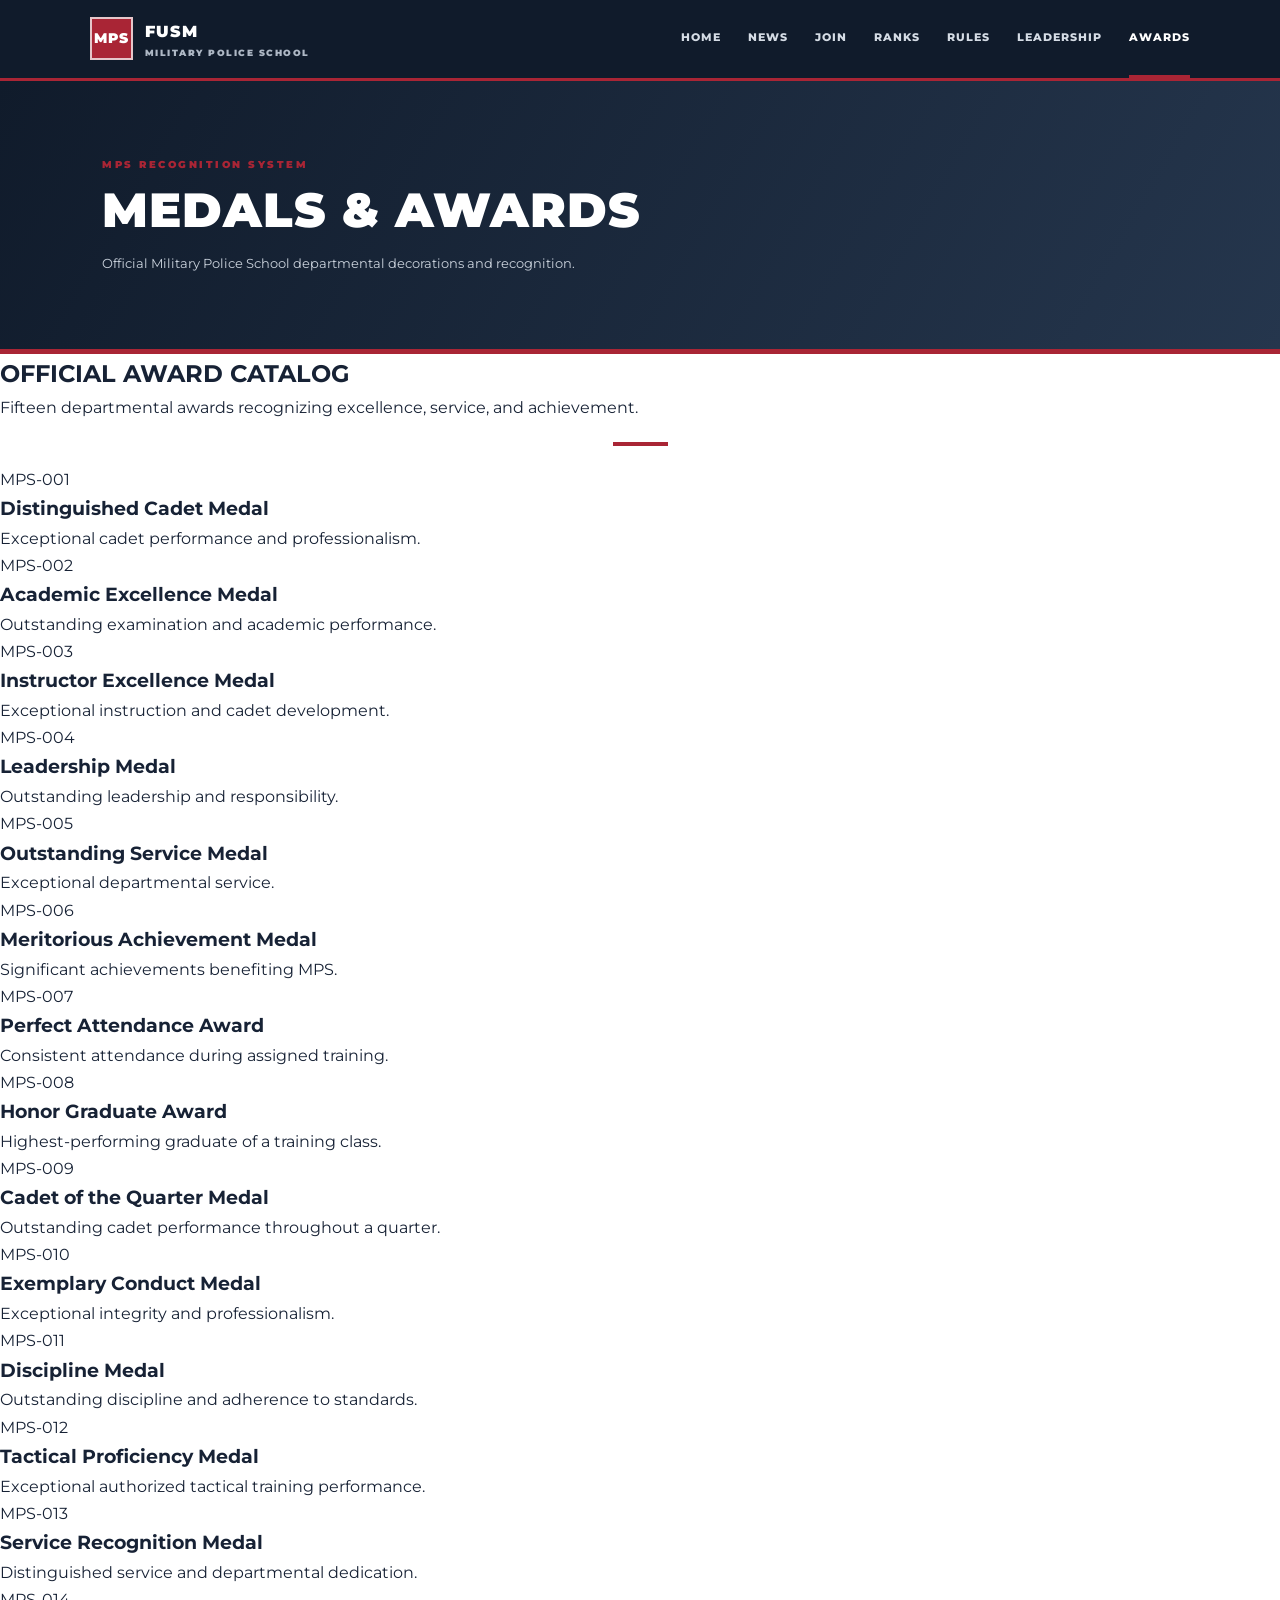
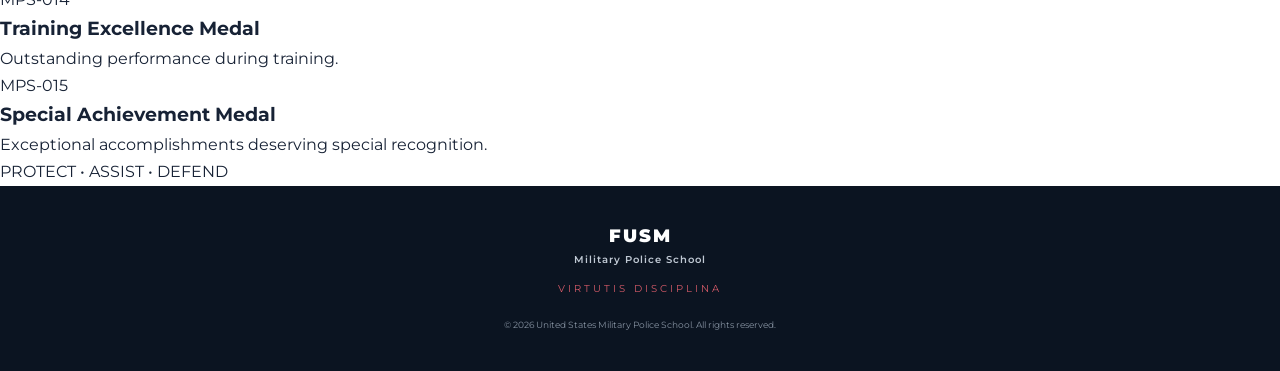
==== awards.html @ 68ad62fd "Create awards.html" ====
<!DOCTYPE html>
<html lang="en">
<head>
  <meta charset="UTF-8">
  <meta name="viewport" content="width=device-width, initial-scale=1.0">
  <title>FUSM | MPS Medals & Awards</title>
  <link rel="stylesheet" href="style.css">
  <script src="script.js" defer></script>
</head>
<body>

<header class="topbar">
  <a class="brand" href="index.html">
    <span class="brand-mark">MPS</span>
    <span>FUSM <small>MILITARY POLICE SCHOOL</small></span>
  </a>

  <button class="menu-button" aria-label="Toggle navigation">☰</button>

  <nav class="nav">
    <a href="index.html">Home</a>
    <a href="news.html">News</a>
    <a href="join.html">Join</a>
    <a href="ranks.html">Ranks</a>
    <a href="rules.html">Rules</a>
    <a href="leadership.html">Leadership</a>
    <a class="active" href="awards.html">Awards</a>
  </nav>
</header>

<section class="page-hero">
  <p class="eyebrow">MPS RECOGNITION SYSTEM</p>
  <h1>MEDALS &amp; AWARDS</h1>
  <p>Official Military Police School departmental decorations and recognition.</p>
</section>

<main class="awards-section">

  <div class="awards-header">
    <h2>OFFICIAL AWARD CATALOG</h2>
    <p>Fifteen departmental awards recognizing excellence, service, and achievement.</p>
    <span class="red-line" style="margin:20px auto"></span>
  </div>

  <div class="awards-grid">

    <article class="award-card">
      <div class="ribbon ribbon-01"></div>
      <span class="award-number">MPS-001</span>
      <h3>Distinguished Cadet Medal</h3>
      <p>Exceptional cadet performance and professionalism.</p>
    </article>

    <article class="award-card">
      <div class="ribbon ribbon-02"></div>
      <span class="award-number">MPS-002</span>
      <h3>Academic Excellence Medal</h3>
      <p>Outstanding examination and academic performance.</p>
    </article>

    <article class="award-card">
      <div class="ribbon ribbon-03"></div>
      <span class="award-number">MPS-003</span>
      <h3>Instructor Excellence Medal</h3>
      <p>Exceptional instruction and cadet development.</p>
    </article>

    <article class="award-card">
      <div class="ribbon ribbon-04"></div>
      <span class="award-number">MPS-004</span>
      <h3>Leadership Medal</h3>
      <p>Outstanding leadership and responsibility.</p>
    </article>

    <article class="award-card">
      <div class="ribbon ribbon-05"></div>
      <span class="award-number">MPS-005</span>
      <h3>Outstanding Service Medal</h3>
      <p>Exceptional departmental service.</p>
    </article>

    <article class="award-card">
      <div class="ribbon ribbon-06"></div>
      <span class="award-number">MPS-006</span>
      <h3>Meritorious Achievement Medal</h3>
      <p>Significant achievements benefiting MPS.</p>
    </article>

    <article class="award-card">
      <div class="ribbon ribbon-07"></div>
      <span class="award-number">MPS-007</span>
      <h3>Perfect Attendance Award</h3>
      <p>Consistent attendance during assigned training.</p>
    </article>

    <article class="award-card">
      <div class="ribbon ribbon-08"></div>
      <span class="award-number">MPS-008</span>
      <h3>Honor Graduate Award</h3>
      <p>Highest-performing graduate of a training class.</p>
    </article>

    <article class="award-card">
      <div class="ribbon ribbon-09"></div>
      <span class="award-number">MPS-009</span>
      <h3>Cadet of the Quarter Medal</h3>
      <p>Outstanding cadet performance throughout a quarter.</p>
    </article>

    <article class="award-card">
      <div class="ribbon ribbon-10"></div>
      <span class="award-number">MPS-010</span>
      <h3>Exemplary Conduct Medal</h3>
      <p>Exceptional integrity and professionalism.</p>
    </article>

    <article class="award-card">
      <div class="ribbon ribbon-11"></div>
      <span class="award-number">MPS-011</span>
      <h3>Discipline Medal</h3>
      <p>Outstanding discipline and adherence to standards.</p>
    </article>

    <article class="award-card">
      <div class="ribbon ribbon-12"></div>
      <span class="award-number">MPS-012</span>
      <h3>Tactical Proficiency Medal</h3>
      <p>Exceptional authorized tactical training performance.</p>
    </article>

    <article class="award-card">
      <div class="ribbon ribbon-13"></div>
      <span class="award-number">MPS-013</span>
      <h3>Service Recognition Medal</h3>
      <p>Distinguished service and departmental dedication.</p>
    </article>

    <article class="award-card">
      <div class="ribbon ribbon-14"></div>
      <span class="award-number">MPS-014</span>
      <h3>Training Excellence Medal</h3>
      <p>Outstanding performance during training.</p>
    </article>

    <article class="award-card">
      <div class="ribbon ribbon-15"></div>
      <span class="award-number">MPS-015</span>
      <h3>Special Achievement Medal</h3>
      <p>Exceptional accomplishments deserving special recognition.</p>
    </article>

  </div>

  <div class="awards-footer">
    PROTECT • ASSIST • DEFEND
  </div>

</main>

<footer>
  <div class="footer-brand">FUSM <span>Military Police School</span></div>
  <p>VIRTUTIS DISCIPLINA</p>
  <small>© 2026 United States Military Police School. All rights reserved.</small>
</footer>

</body>
</html>
---- style.css ----
@import url('https://fonts.googleapis.com/css2?family=Montserrat:wght@400;500;600;700;800;900&display=swap');

:root {
  --navy: #101b2b;
  --navy-light: #19283d;
  --red: #a92535;
  --red-dark: #801c2a;
  --white: #ffffff;
  --light: #f2f4f7;
  --muted: #aeb8c5;
  --ink: #172235;
}

* {
  box-sizing: border-box;
  margin: 0;
  padding: 0;
}

html {
  scroll-behavior: smooth;
}

body {
  font-family: 'Montserrat', Arial, sans-serif;
  color: var(--ink);
  background: var(--white);
  line-height: 1.7;
}

a {
  color: inherit;
  text-decoration: none;
}

.topbar {
  min-height: 78px;
  padding: 0 7%;
  display: flex;
  align-items: center;
  justify-content: space-between;
  gap: 25px;
  background: var(--navy);
  color: var(--white);
  border-bottom: 3px solid var(--red);
  position: relative;
  z-index: 10;
}

.brand {
  display: flex;
  align-items: center;
  gap: 12px;
  font-weight: 900;
  letter-spacing: 1px;
}

.brand small {
  display: block;
  font-size: 9px;
  color: var(--muted);
  letter-spacing: 1.5px;
}

.brand-mark {
  width: 43px;
  height: 43px;
  display: grid;
  place-items: center;
  background: var(--red);
  border: 2px solid #e5c6ca;
  font-size: 14px;
  font-weight: 900;
}

.nav {
  display: flex;
  align-items: center;
  gap: 27px;
}

.nav a {
  color: #d5dce5;
  font-size: 11px;
  font-weight: 800;
  letter-spacing: 1px;
  text-transform: uppercase;
  padding: 28px 0;
  border-bottom: 3px solid transparent;
}

.nav a:hover,
.nav a.active {
  color: white;
  border-color: var(--red);
}

.menu-button {
  display: none;
  border: 0;
  background: transparent;
  color: white;
  font-size: 27px;
}

.hero {
  min-height: 570px;
  display: flex;
  align-items: center;
  padding: 80px 10%;
  color: white;
  background:
    linear-gradient(90deg, rgba(8, 16, 28, .97), rgba(8, 16, 28, .72)),
    linear-gradient(135deg, #263951, #111b2a);
  border-bottom: 6px solid var(--red);
}

.hero-content {
  max-width: 720px;
}

.eyebrow {
  color: var(--red);
  font-size: 10px;
  font-weight: 900;
  letter-spacing: 2.5px;
  margin-bottom: 12px;
}

.hero .eyebrow {
  color: #e2a4ac;
}

.hero h1,
.page-hero h1 {
  font-size: clamp(35px, 6vw, 66px);
  font-weight: 900;
  line-height: 1.08;
  letter-spacing: 1px;
}

.hero h1 span {
  color: #d44a5a;
}

.motto {
  margin-top: 22px;
  font-size: 13px;
  letter-spacing: 5px;
  font-weight: 800;
}

.hero-description {
  color: #cbd3dd;
  max-width: 520px;
  margin: 17px 0 28px;
  font-size: 14px;
}

.hero-actions {
  display: flex;
  flex-wrap: wrap;
  gap: 12px;
}

.button {
  display: inline-block;
  padding: 13px 22px;
  font-size: 10px;
  font-weight: 900;
  letter-spacing: 1.2px;
  text-transform: uppercase;
  transition: .2s;
}

.button-red {
  color: white;
  background: var(--red);
  border: 1px solid var(--red);
}

.button-red:hover {
  background: var(--red-dark);
}

.button-outline {
  color: white;
  border: 1px solid #aeb8c5;
}

.button-light {
  color: var(--navy);
  background: white;
}

.section {
  padding: 80px 8%;
  max-width: 1400px;
  margin: auto;
}

.section-heading {
  margin-bottom: 35px;
}

.section-heading h2 {
  color: var(--navy);
  font-size: clamp(24px, 4vw, 35px);
  font-weight: 900;
  line-height: 1.2;
}

.red-line {
  display: block;
  width: 55px;
  height: 4px;
  background: var(--red);
  margin-top: 17px;
}

.lead {
  max-width: 850px;
  color: #5c6675;
  font-size: 16px;
  margin-bottom: 35px;
}

.feature-grid,
.rank-grid,
.leader-grid {
  display: grid;
  grid-template-columns: repeat(3, minmax(0, 1fr));
  gap: 20px;
}

.feature-card,
.rank-card,
.leader-card {
  background: var(--light);
  border: 1px solid #e1e5eb;
  border-top: 4px solid var(--red);
  padding: 27px;
}

.feature-number,
.rank-number {
  color: var(--red);
  font-size: 12px;
  font-weight: 900;
  letter-spacing: 1.5px;
}

.feature-card h3,
.rank-card h3,
.leader-card h3 {
  color: var(--navy);
  font-size: 15px;
  font-weight: 900;
  line-height: 1.4;
  margin: 12px 0;
}

.feature-card p,
.rank-card p,
.leader-card p {
  color: #647080;
  font-size: 12px;
}

.callout {
  padding: 65px 8%;
  text-align: center;
  background: var(--navy);
  color: white;
}

.callout h2 {
  font-size: clamp(25px, 4vw, 38px);
  margin-bottom: 25px;
  font-weight: 900;
}

.callout .eyebrow {
  color: #e2a4ac;
}

.page-hero {
  padding: 75px 8%;
  background: linear-gradient(120deg, #101b2b, #25364d);
  color: white;
  border-bottom: 5px solid var(--red);
}

.page-hero h1 {
  font-size: clamp(30px, 5vw, 48px);
}

.page-hero p:last-child {
  color: #cbd3dd;
  max-width: 650px;
  margin-top: 15px;
  font-size: 13px;
}

.news-tools {
  display: flex;
  gap: 12px;
  margin-bottom: 25px;
}

.news-tools input,
.news-tools select {
  min-width: 0;
  padding: 13px;
  border: 1px solid #d6dce4;
  background: white;
  color: var(--ink);
  font: inherit;
  font-size: 12px;
}

.news-tools input {
  flex: 1;
}

.news-grid {
  display: grid;
  grid-template-columns: repeat(3, minmax(0, 1fr));
  gap: 20px;
}

.news-card {
  padding: 25px;
  background: var(--light);
  border: 1px solid #e1e5eb;
  border-bottom: 4px solid var(--red);
}

.tag {
  display: inline-block;
  background: #f0dfe2;
  color: var(--red-dark);
  padding: 5px 8px;
  font-size: 9px;
  font-weight: 900;
  letter-spacing: 1px;
}

.news-date {
  color: #8791a0;
  font-size: 9px;
  font-weight: 800;
  margin-top: 17px;
}

.news-card h3 {
  color: var(--navy);
  font-size: 16px;
  line-height: 1.4;
  margin: 9px 0;
}

.news-card p:last-child {
  color: #647080;
  font-size: 12px;
}

.empty-message,
.note {
  color: #6c7786;
  font-size: 12px;
  margin-top: 22px;
}

.info-panel {
  margin-top: 50px;
  padding: 35px;
  background: var(--navy);
  color: white;
}

.info-panel h2 {
  font-size: 27px;
  margin-bottom: 12px;
}

.info-panel p:not(.eyebrow) {
  color: #d2d9e2;
  font-size: 13px;
  margin-bottom: 15px;
}

.info-panel .button {
  margin-top: 10px;
}

.sub-heading {
  margin-top: 65px;
}

.rank-grid {
  grid-template-columns: repeat(3, minmax(0, 1fr));
}

.rank-card {
  min-height: 175px;
}

.rank-card h3 {
  font-size: 14px;
}

.leader-grid {
  grid-template-columns: repeat(4, minmax(0, 1fr));
}

.leader-card {
  text-align: center;
}

.leader-avatar {
  width: 75px;
  height: 75px;
  display: grid;
  place-items: center;
  margin: 0 auto 20px;
  background: var(--navy);
  border: 3px solid var(--red);
  border-radius: 50%;
  color: white;
  font-weight: 900;
}

footer {
  padding: 35px 8%;
  background: #0b1421;
  color: white;
  text-align: center;
}

.footer-brand {
  font-size: 18px;
  font-weight: 900;
  letter-spacing: 2px;
}

.footer-brand span {
  display: block;
  color: #c0c9d4;
  font-size: 10px;
  font-weight: 600;
  letter-spacing: 1px;
}

footer p {
  color: #d45a68;
  font-size: 10px;
  letter-spacing: 3px;
  margin: 12px 0;
}

footer small {
  color: #8591a0;
  font-size: 9px;
}

@media (max-width: 850px) {
  .topbar {
    padding: 0 5%;
    min-height: 70px;
  }

  .menu-button {
    display: block;
  }

  .nav {
    display: none;
    position: absolute;
    top: 70px;
    left: 0;
    right: 0;
    padding: 10px 5% 20px;
    background: var(--navy);
    flex-direction: column;
    align-items: stretch;
    gap: 0;
    border-top: 1px solid #344258;
  }

  .nav.open {
    display: flex;
  }

  .nav a {
    padding: 13px 0;
    border-bottom: 1px solid #344258;
  }

  .feature-grid,
  .rank-grid,
  .news-grid {
    grid-template-columns: repeat(2, minmax(0, 1fr));
  }

  .leader-grid {
    grid-template-columns: repeat(2, minmax(0, 1fr));
  }

  .hero {
    min-height: 490px;
    padding: 65px 7%;
  }
}

@media (max-width: 540px) {
  .section {
    padding: 55px 6%;
  }

  .feature-grid,
  .rank-grid,
  .news-grid,
  .leader-grid {
    grid-template-columns: 1fr;
  }

  .news-tools {
    flex-direction: column;
  }

  .hero {
    min-height: 460px;
    padding: 55px 6%;
  }

  .page-hero {
    padding: 55px 6%;
  }

  .info-panel {
    padding: 25px;
  }
}




/* SCHOOL RULES PAGE */

.rules-grid {
  display: grid;
  grid-template-columns: repeat(2, minmax(0, 1fr));
  gap: 22px;
}

.rule-card {
  background: #101a2b;
  border: 1px solid #29364a;
  border-left: 4px solid #a71924;
  border-radius: 8px;
  padding: 25px;
}

.rule-number {
  color: #d0444d;
  font-size: 13px;
  font-weight: 800;
  letter-spacing: 2px;
}

.rule-card h3 {
  color: #ffffff;
  margin: 12px 0;
  font-size: 19px;
}

.rule-card ul {
  color: #b8c1cf;
  padding-left: 20px;
  line-height: 1.8;
}

.rule-card li {
  margin-bottom: 5px;
}

.rules-warning {
  margin-top: 30px;
  padding: 25px;
  background: #21151a;
  border: 1px solid #713039;
  border-radius: 8px;
}

.rules-warning h3 {
  color: #e0525b;
  margin-top: 0;
}

.rules-warning p {
  color: #d1d5dc;
  line-height: 1.7;
}

@media (max-width: 700px) {
  .rules-grid {
    grid-template-columns: 1fr;
  }
}
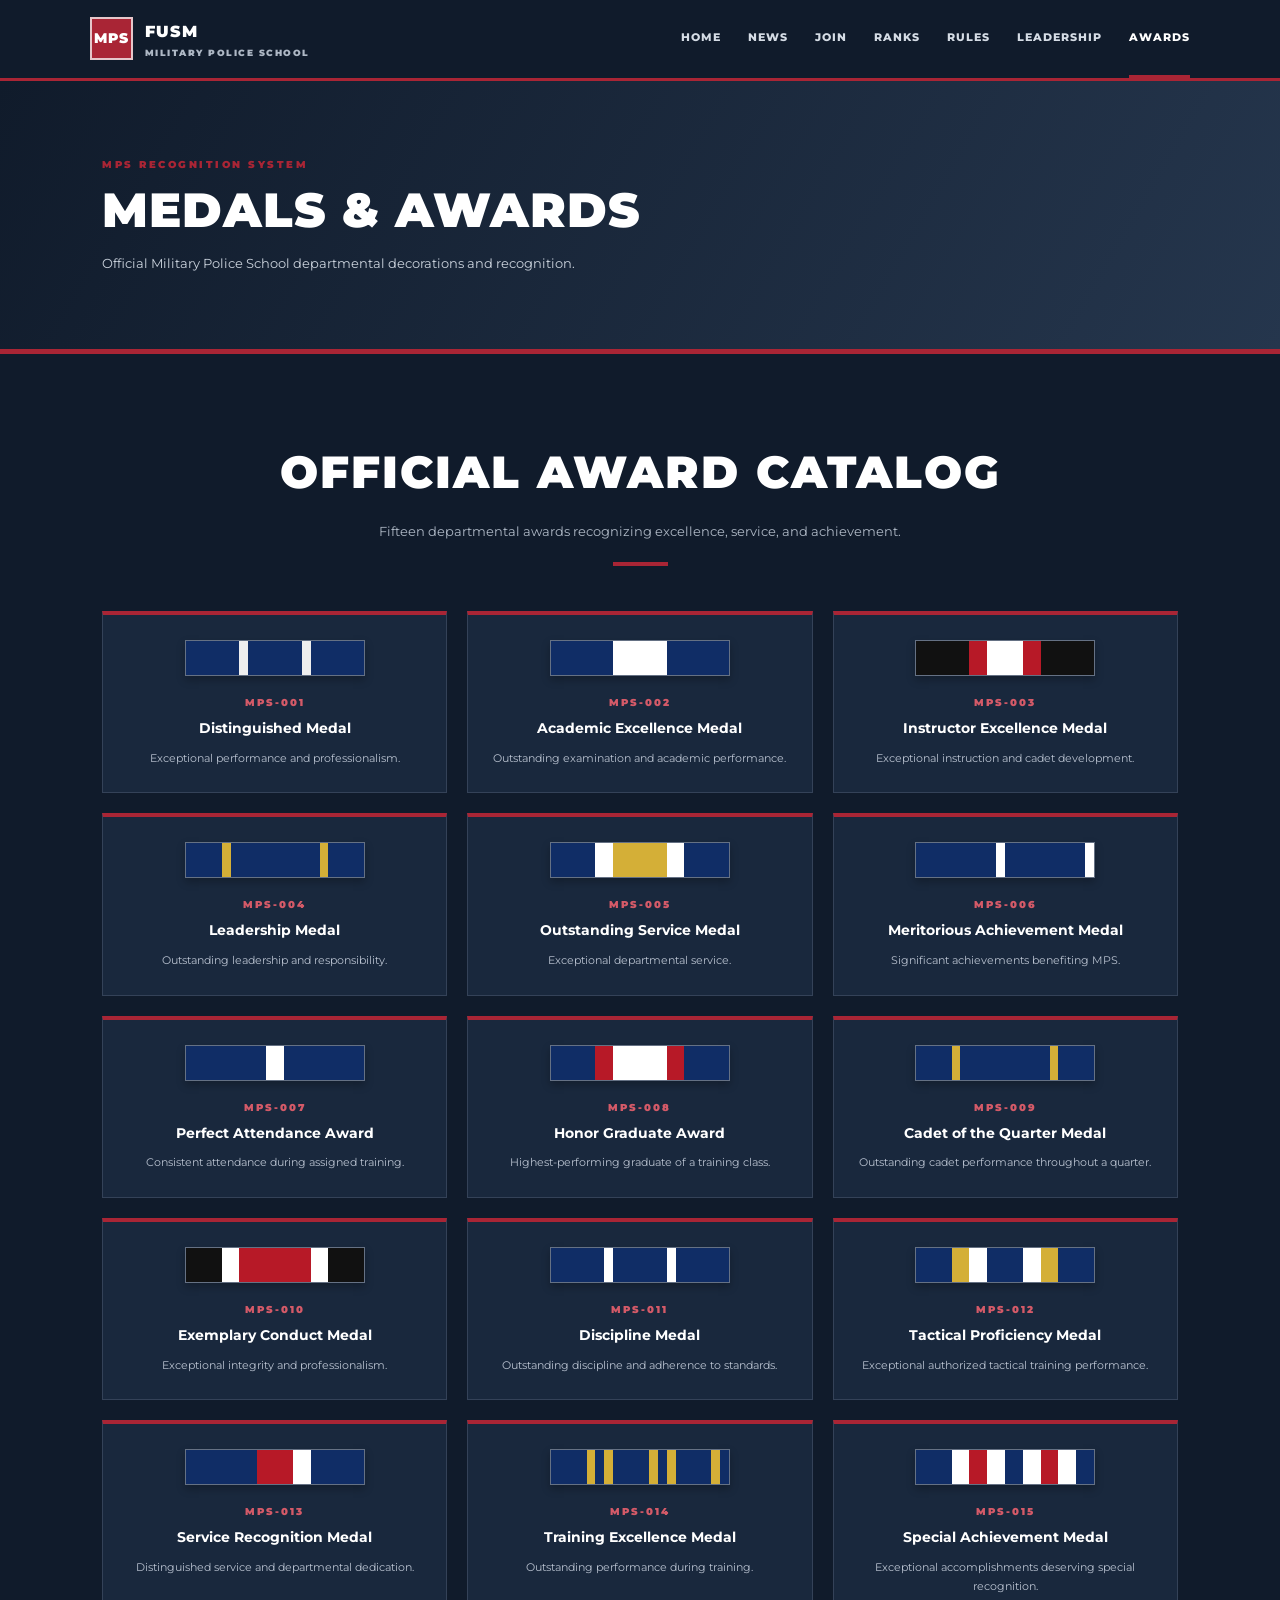
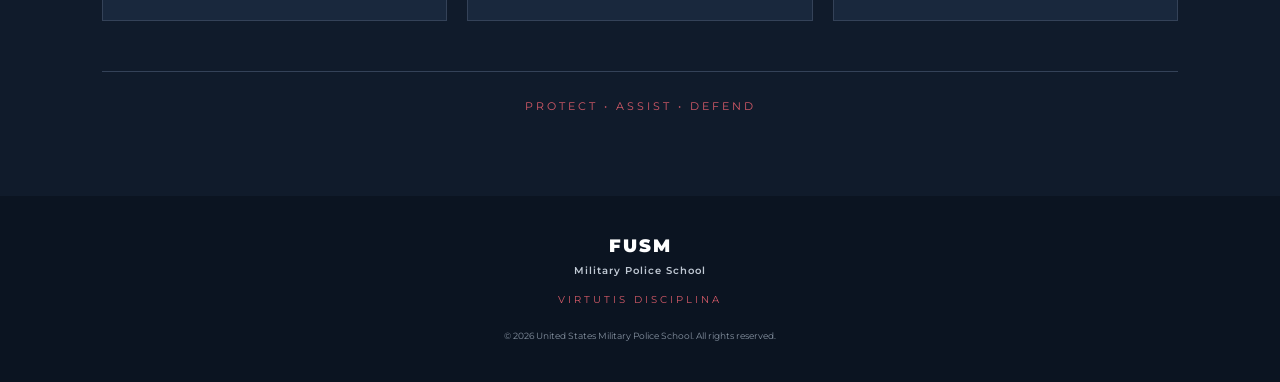
==== commit bfe7b70d: "Update awards.html" ====
--- a/awards.html
+++ b/awards.html
@@ -48,8 +48,8 @@
     <article class="award-card">
       <div class="ribbon ribbon-01"></div>
       <span class="award-number">MPS-001</span>
-      <h3>Distinguished Cadet Medal</h3>
-      <p>Exceptional cadet performance and professionalism.</p>
+      <h3>Distinguished Medal</h3>
+      <p>Exceptional performance and professionalism.</p>
     </article>
 
     <article class="award-card">
--- a/style.css
+++ b/style.css
@@ -608,3 +608,124 @@
     grid-template-columns: 1fr;
   }
 }
+
+
+/* ==============================
+   MPS MEDALS & AWARDS
+================================ */
+
+.awards-section {
+  background: var(--navy);
+  color: white;
+  padding: 80px 8%;
+}
+
+.awards-header {
+  text-align: center;
+  margin-bottom: 45px;
+}
+
+.awards-header h2 {
+  font-size: clamp(28px, 5vw, 45px);
+  font-weight: 900;
+  letter-spacing: 2px;
+}
+
+.awards-header p {
+  color: var(--muted);
+  font-size: 13px;
+  margin-top: 10px;
+}
+
+.awards-grid {
+  display: grid;
+  grid-template-columns: repeat(3, minmax(0, 1fr));
+  gap: 20px;
+}
+
+.award-card {
+  background: var(--navy-light);
+  border: 1px solid #344258;
+  border-top: 4px solid var(--red);
+  padding: 25px;
+  text-align: center;
+  transition: .2s;
+}
+
+.award-card:hover {
+  border-color: var(--red);
+  transform: translateY(-4px);
+}
+
+.award-number {
+  color: #d45a68;
+  font-size: 10px;
+  font-weight: 900;
+  letter-spacing: 2px;
+  display: block;
+  margin: 18px 0 8px;
+}
+
+.award-card h3 {
+  font-size: 14px;
+  color: white;
+  margin-bottom: 10px;
+  line-height: 1.4;
+}
+
+.award-card p {
+  color: #b8c1cf;
+  font-size: 11px;
+}
+
+/* RIBBON BARS */
+
+.ribbon {
+  height: 36px;
+  width: 180px;
+  max-width: 100%;
+  margin: auto;
+  border: 1px solid #657184;
+  box-shadow: 0 4px 8px #00000040;
+}
+
+/* 15 DISTINCT RIBBON PATTERNS */
+
+.ribbon-01 { background: repeating-linear-gradient(90deg,#102d66 0 30%,#eee 30% 35%,#102d66 35% 65%,#eee 65% 70%,#102d66 70%); }
+.ribbon-02 { background: linear-gradient(90deg,#102d66 0 35%,white 35% 65%,#102d66 65%); }
+.ribbon-03 { background: linear-gradient(90deg,#111 0 30%,#b71927 30% 40%,white 40% 60%,#b71927 60% 70%,#111 70%); }
+.ribbon-04 { background: repeating-linear-gradient(90deg,#102d66 0 20%,#d4af37 20% 25%,#102d66 25% 75%,#d4af37 75% 80%,#102d66 80%); }
+.ribbon-05 { background: linear-gradient(90deg,#102d66 0 25%,white 25% 35%,#d4af37 35% 65%,white 65% 75%,#102d66 75%); }
+.ribbon-06 { background: repeating-linear-gradient(90deg,#102d66 0 45%,white 45% 50%,#102d66 50%); }
+.ribbon-07 { background: linear-gradient(90deg,#102d66 0 45%,white 45% 55%,#102d66 55%); }
+.ribbon-08 { background: linear-gradient(90deg,#102d66 0 25%,#b71927 25% 35%,white 35% 65%,#b71927 65% 75%,#102d66 75%); }
+.ribbon-09 { background: repeating-linear-gradient(90deg,#102d66 0 20%,#d4af37 20% 25%,#102d66 25% 75%,#d4af37 75% 80%,#102d66 80%); }
+.ribbon-10 { background: linear-gradient(90deg,#111 0 20%,white 20% 30%,#b71927 30% 70%,white 70% 80%,#111 80%); }
+.ribbon-11 { background: repeating-linear-gradient(90deg,#102d66 0 30%,white 30% 35%,#102d66 35% 65%,white 65% 70%,#102d66 70%); }
+.ribbon-12 { background: linear-gradient(90deg,#102d66 0 20%,#d4af37 20% 30%,white 30% 40%,#102d66 40% 60%,white 60% 70%,#d4af37 70% 80%,#102d66 80%); }
+.ribbon-13 { background: linear-gradient(90deg,#102d66 0 40%,#b71927 40% 60%,white 60% 70%,#102d66 70%); }
+.ribbon-14 { background: repeating-linear-gradient(90deg,#102d66 0 20%,#d4af37 20% 25%,#102d66 25% 30%,#d4af37 30% 35%,#102d66 35%); }
+.ribbon-15 { background: linear-gradient(90deg,#102d66 0 20%,white 20% 30%,#b71927 30% 40%,white 40% 50%,#102d66 50% 60%,white 60% 70%,#b71927 70% 80%,white 80% 90%,#102d66 90%); }
+
+.awards-footer {
+  text-align: center;
+  margin-top: 50px;
+  padding-top: 25px;
+  border-top: 1px solid #344258;
+  color: #d45a68;
+  letter-spacing: 3px;
+  font-size: 11px;
+}
+
+@media (max-width: 850px) {
+  .awards-grid {
+    grid-template-columns: repeat(2, minmax(0, 1fr));
+  }
+}
+
+@media (max-width: 540px) {
+  .awards-grid {
+    grid-template-columns: 1fr;
+  }
+}
+
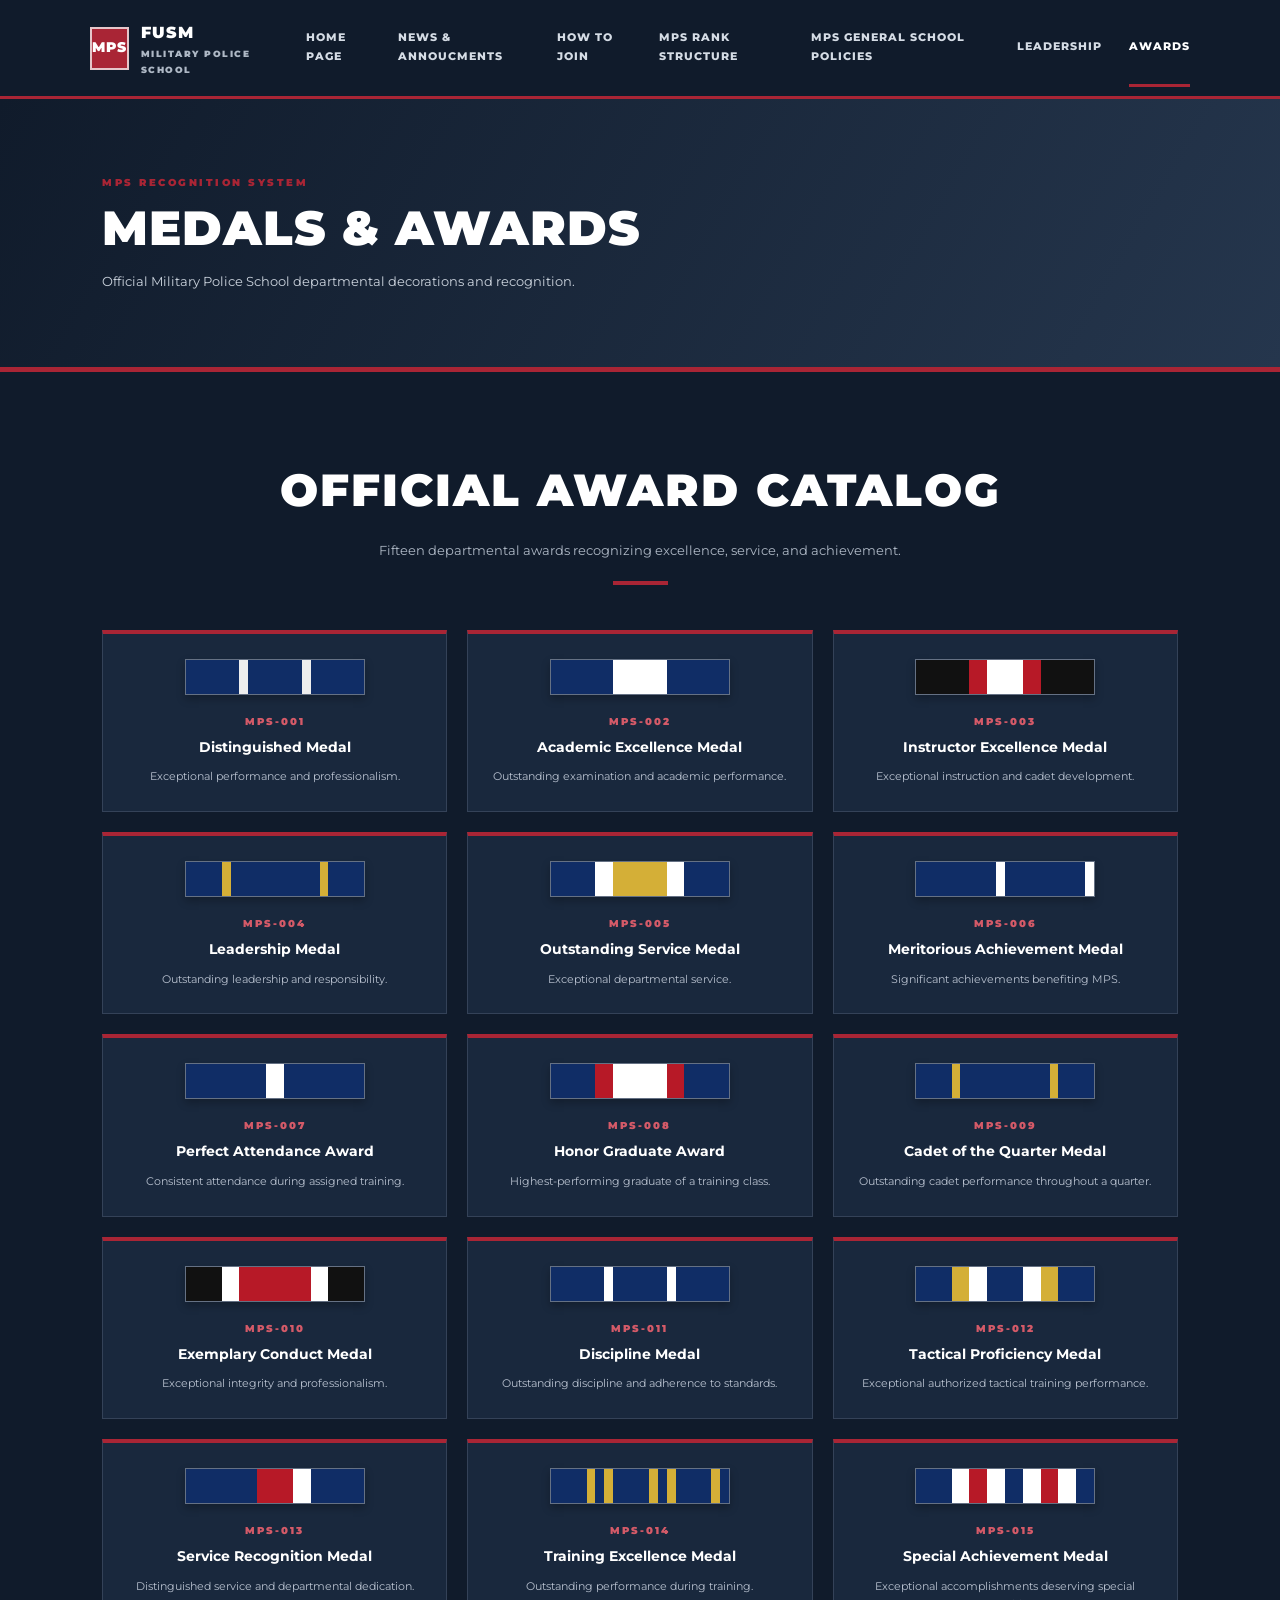
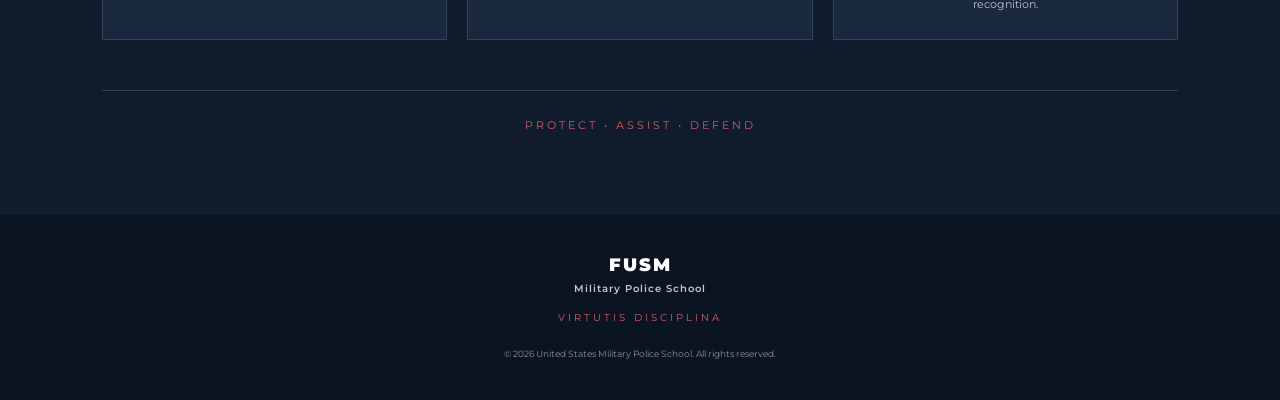
==== commit eb1b9c2b: "Update awards.html" ====
--- a/awards.html
+++ b/awards.html
@@ -19,11 +19,11 @@
   <button class="menu-button" aria-label="Toggle navigation">☰</button>
 
   <nav class="nav">
-    <a href="index.html">Home</a>
-    <a href="news.html">News</a>
-    <a href="join.html">Join</a>
-    <a href="ranks.html">Ranks</a>
-    <a href="rules.html">Rules</a>
+    <a href="index.html">Home Page</a>
+    <a href="news.html">News & Annoucments</a>
+    <a href="join.html">How To Join</a>
+    <a href="ranks.html">MPS Rank Structure</a>
+    <a href="rules.html">MPS General School Policies</a>
     <a href="leadership.html">Leadership</a>
     <a class="active" href="awards.html">Awards</a>
   </nav>
--- a/style.css
+++ b/style.css
@@ -73,6 +73,7 @@
   font-weight: 900;
 }
 
+
 .nav {
   display: flex;
   align-items: center;
@@ -94,6 +95,7 @@
   color: white;
   border-color: var(--red);
 }
+
 
 .menu-button {
   display: none;
@@ -729,3 +731,362 @@
   }
 }
 
+
+/* ==============================
+   MPS LEADERSHIP PAGE
+================================ */
+
+.leadership-hero {
+  text-align: center;
+  padding: 90px 20px 65px;
+  background:
+    linear-gradient(135deg, #080d16, #101b2b, #080d16);
+  border-bottom: 1px solid #29364a;
+}
+
+.section-label {
+  color: #a92535;
+  font-size: 12px;
+  font-weight: 800;
+  letter-spacing: 4px;
+}
+
+.leadership-hero h1 {
+  font-size: clamp(32px, 6vw, 58px);
+  color: #ffffff;
+  margin: 18px 0;
+  font-weight: 900;
+}
+
+.leadership-hero h1 span {
+  color: #a92535;
+}
+
+.leadership-hero p {
+  max-width: 650px;
+  margin: 0 auto;
+  color: #aab5c5;
+  line-height: 1.8;
+}
+
+.leadership-section {
+  padding: 65px 6%;
+  background: #080d16;
+}
+
+.leadership-grid {
+  max-width: 1250px;
+  margin: auto;
+  display: grid;
+  grid-template-columns: repeat(auto-fit, minmax(240px, 1fr));
+  gap: 25px;
+}
+
+.leader-card {
+  background: linear-gradient(145deg, #121c2b, #0b111b);
+  border: 1px solid #29364a;
+  border-top: 3px solid #a92535;
+  padding: 35px 25px;
+  text-align: center;
+  border-radius: 8px;
+  transition: transform 0.25s, border-color 0.25s;
+}
+
+.leader-card:hover {
+  transform: translateY(-6px);
+  border-color: #a92535;
+}
+
+.leader-insignia {
+  height: 75px;
+  display: flex;
+  align-items: center;
+  justify-content: center;
+  color: #dce2eb;
+  font-size: 30px;
+  font-weight: 900;
+  letter-spacing: 4px;
+  text-shadow: 0 0 12px rgba(255,255,255,0.2);
+}
+
+.leader-position {
+  display: block;
+  color: #a92535;
+  font-size: 11px;
+  font-weight: 900;
+  letter-spacing: 2px;
+  margin: 20px 0 12px;
+}
+
+.leader-card h2 {
+  color: #ffffff;
+  font-size: 21px;
+  margin: 0 0 18px;
+}
+
+.leader-description {
+  color: #aab5c5;
+  font-size: 13px;
+  line-height: 1.8;
+}
+
+.site-footer {
+  text-align: center;
+  padding: 35px 20px;
+  background: #060a10;
+  border-top: 1px solid #29364a;
+}
+
+.site-footer p {
+  color: #dce2eb;
+  font-weight: 800;
+  letter-spacing: 2px;
+}
+
+.site-footer span {
+  color: #a92535;
+  font-size: 11px;
+  letter-spacing: 4px;
+}
+
+
+/* ==============================
+   MPS LEADERSHIP PAGE
+================================ */
+
+.leadership-hero {
+  text-align: center;
+  padding: 90px 20px 65px;
+  background: linear-gradient(
+    135deg,
+    #080d16,
+    #101b2b,
+    #080d16
+  );
+  border-bottom: 1px solid #29364a;
+}
+
+.section-label {
+  color: #a92535;
+  font-size: 12px;
+  font-weight: 800;
+  letter-spacing: 4px;
+}
+
+.leadership-hero h1 {
+  font-size: clamp(32px, 6vw, 58px);
+  color: #ffffff;
+  margin: 18px 0;
+  font-weight: 900;
+}
+
+.leadership-hero h1 span {
+  color: #a92535;
+}
+
+.leadership-hero p {
+  max-width: 650px;
+  margin: 0 auto;
+  color: #aab5c5;
+  line-height: 1.8;
+}
+
+/* LEADERSHIP GRID */
+
+.leadership-section {
+  padding: 65px 6%;
+  background: #080d16;
+}
+
+.leadership-grid {
+  max-width: 1250px;
+  margin: auto;
+  display: grid;
+  grid-template-columns: repeat(
+    auto-fit,
+    minmax(240px, 1fr)
+  );
+  gap: 25px;
+}
+
+/* LEADERSHIP CARDS */
+
+.leader-card {
+  background: linear-gradient(
+    145deg,
+    #121c2b,
+    #0b111b
+  );
+  border: 1px solid #29364a;
+  border-top: 3px solid #a92535;
+  padding: 35px 25px;
+  text-align: center;
+  border-radius: 8px;
+  transition: transform 0.25s, border-color 0.25s;
+}
+
+.leader-card:hover {
+  transform: translateY(-6px);
+  border-color: #a92535;
+}
+
+/* RANK INSIGNIAS */
+
+.leader-insignia {
+  height: 100px;
+  display: flex;
+  align-items: center;
+  justify-content: center;
+}
+
+.leader-insignia img {
+  width: 110px;
+  height: 90px;
+  object-fit: contain;
+  display: block;
+  margin: auto;
+}
+
+/* POSITION */
+
+.leader-position {
+  display: block;
+  color: #a92535;
+  font-size: 11px;
+  font-weight: 900;
+  letter-spacing: 2px;
+  margin: 20px 0 12px;
+}
+
+/* USERNAME */
+
+.leader-card h2 {
+  color: #ffffff;
+  font-size: 21px;
+  margin: 0 0 12px;
+}
+
+/* MILITARY RANK */
+
+.leader-rank {
+  color: #dce2eb;
+  font-size: 13px;
+  font-weight: 800;
+  letter-spacing: 2px;
+  text-transform: uppercase;
+  margin-bottom: 18px;
+}
+
+/* DESCRIPTION */
+
+.leader-description {
+  color: #aab5c5;
+  font-size: 13px;
+  line-height: 1.8;
+}
+
+/* FOOTER */
+
+.site-footer {
+  text-align: center;
+  padding: 35px 20px;
+  background: #060a10;
+  border-top: 1px solid #29364a;
+}
+
+.site-footer p {
+  color: #dce2eb;
+  font-weight: 800;
+  letter-spacing: 2px;
+}
+
+.site-footer span {
+  color: #a92535;
+  font-size: 11px;
+  letter-spacing: 4px;
+}
+
+/* MOBILE */
+
+@media (max-width: 600px) {
+  .leadership-hero {
+    padding: 65px 20px;
+  }
+
+  .leadership-section {
+    padding: 40px 20px;
+  }
+
+  .leadership-grid {
+    grid-template-columns: 1fr;
+  }
+}
+
+
+/* ==============================
+   MOBILE WEBSITE FIX
+================================ */
+
+@media (max-width: 768px) {
+
+  html, body {
+    width: 100%;
+    overflow-x: hidden;
+  }
+
+  .topbar {
+    width: 100%;
+    padding: 15px 5%;
+    flex-wrap: wrap;
+  }
+
+  .nav {
+    width: 100%;
+  }
+
+  .section,
+  .leadership-section,
+  .awards-section {
+    width: 100%;
+    padding: 45px 5%;
+  }
+
+  .leadership-grid {
+    width: 100%;
+    grid-template-columns: 1fr;
+  }
+
+  .leader-card {
+    width: 100%;
+    max-width: 100%;
+  }
+
+  .leader-insignia img {
+    max-width: 100%;
+    object-fit: contain;
+  }
+
+  .hero,
+  .page-hero,
+  .leadership-hero {
+    width: 100%;
+    padding: 55px 5%;
+  }
+
+  .feature-grid,
+  .rank-grid,
+  .news-grid,
+  .awards-grid {
+    grid-template-columns: 1fr;
+  }
+
+  .callout {
+    padding: 45px 5%;
+  }
+
+  footer,
+  .site-footer {
+    width: 100%;
+  }
+
+}
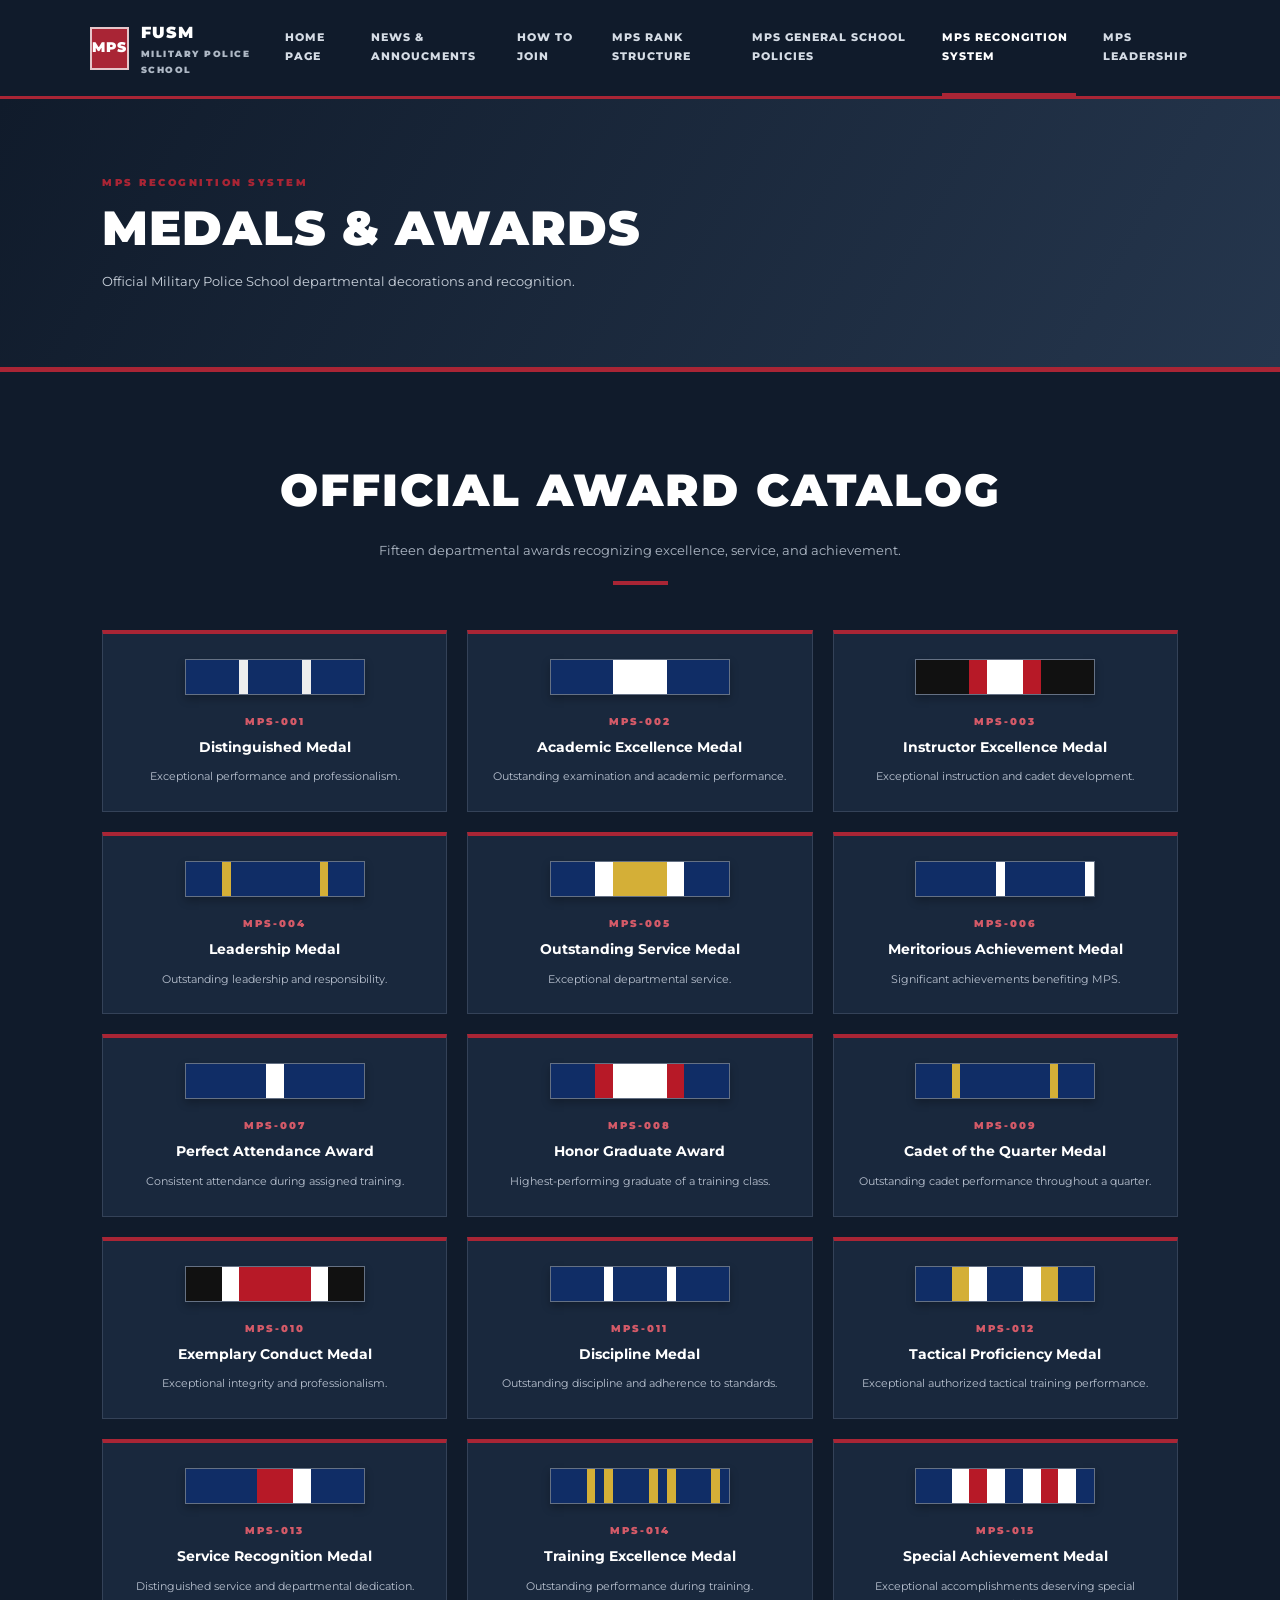
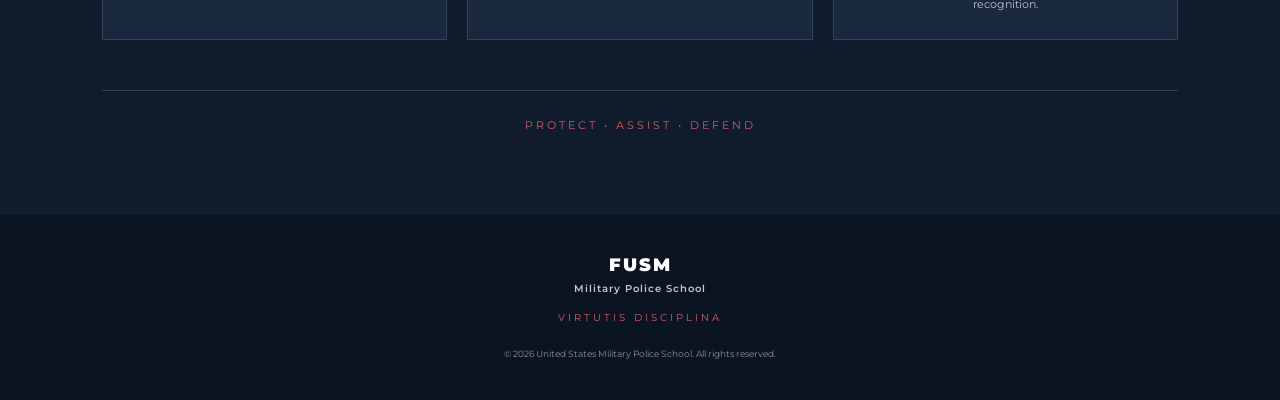
==== commit 05294510: "Update awards.html" ====
--- a/awards.html
+++ b/awards.html
@@ -24,10 +24,10 @@
     <a href="join.html">How To Join</a>
     <a href="ranks.html">MPS Rank Structure</a>
     <a href="rules.html">MPS General School Policies</a>
-    <a href="leadership.html">Leadership</a>
-    <a class="active" href="awards.html">Awards</a>
-  </nav>
-</header>
+    <a class="active" href="awards.html">MPS Recongition System</a>
+    <a href="leadership.html">MPS Leadership</a>
+     </nav>
+  </header>
 
 <section class="page-hero">
   <p class="eyebrow">MPS RECOGNITION SYSTEM</p>
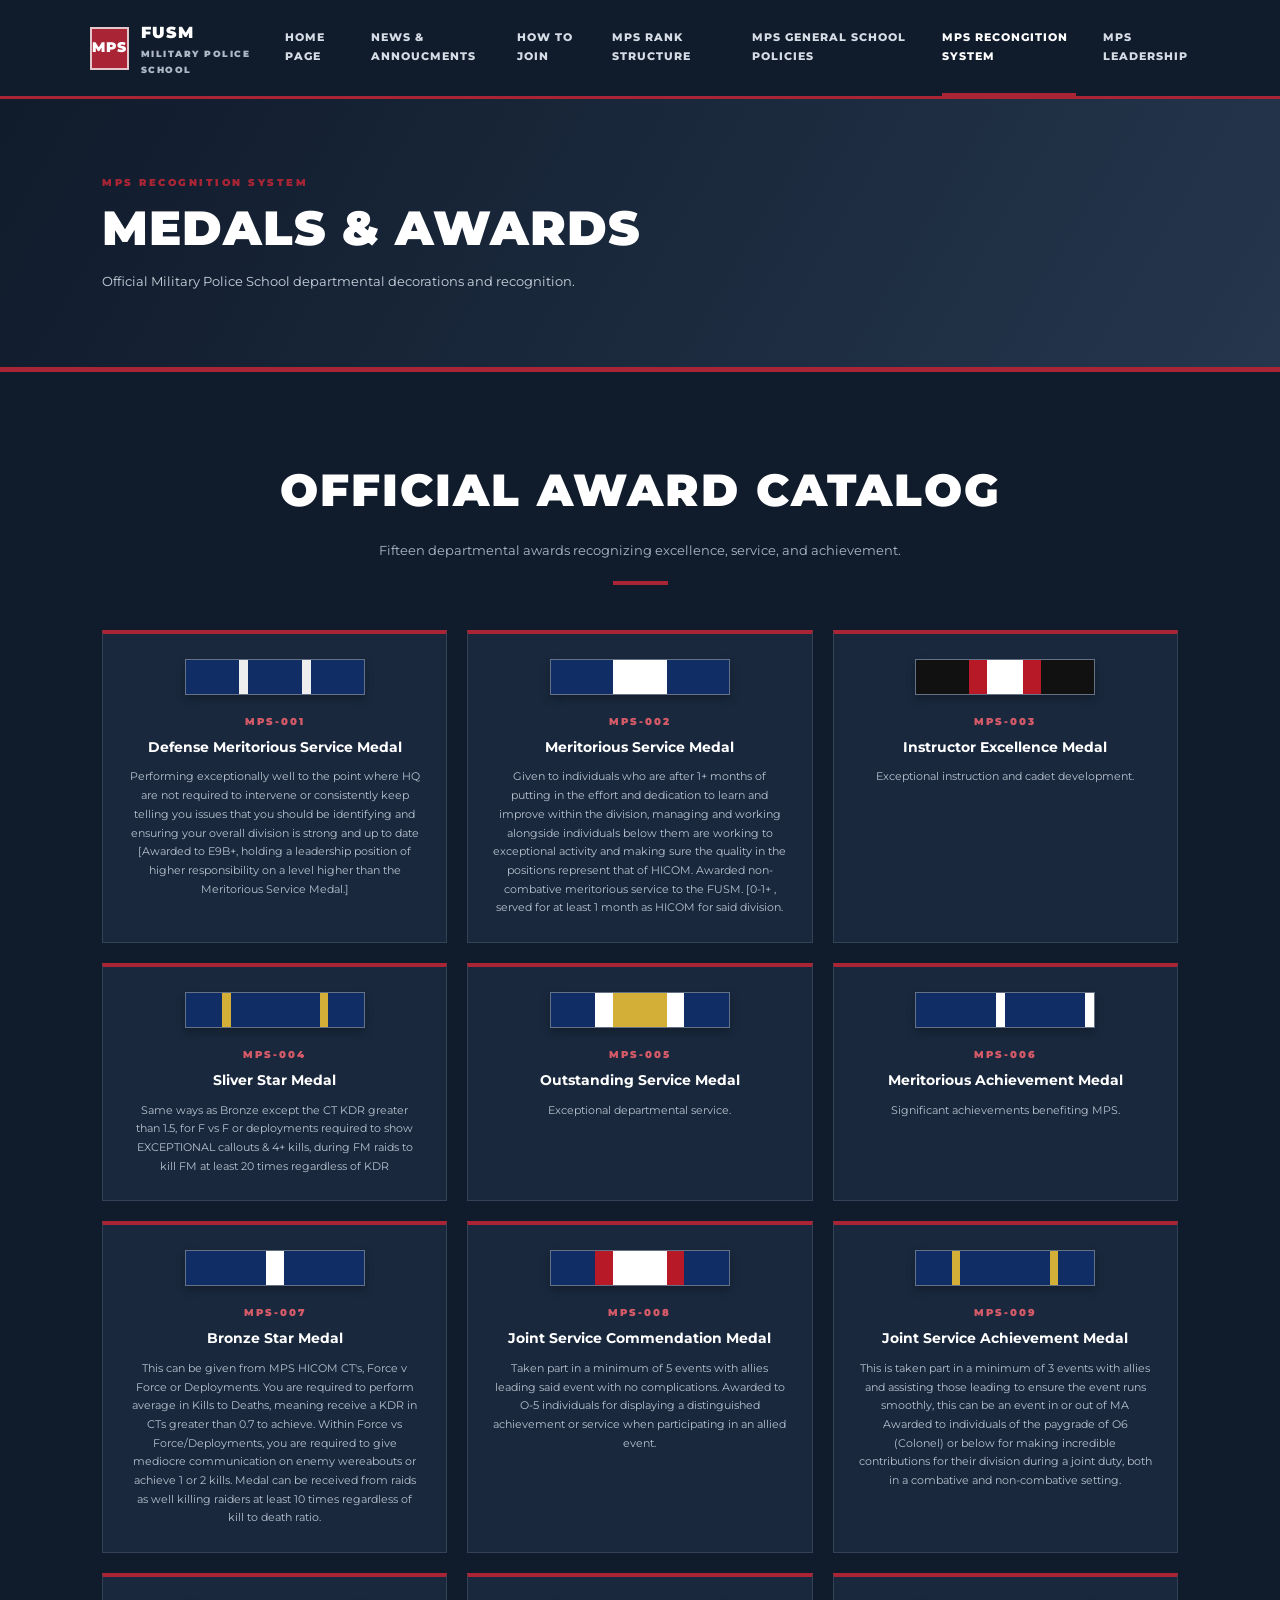
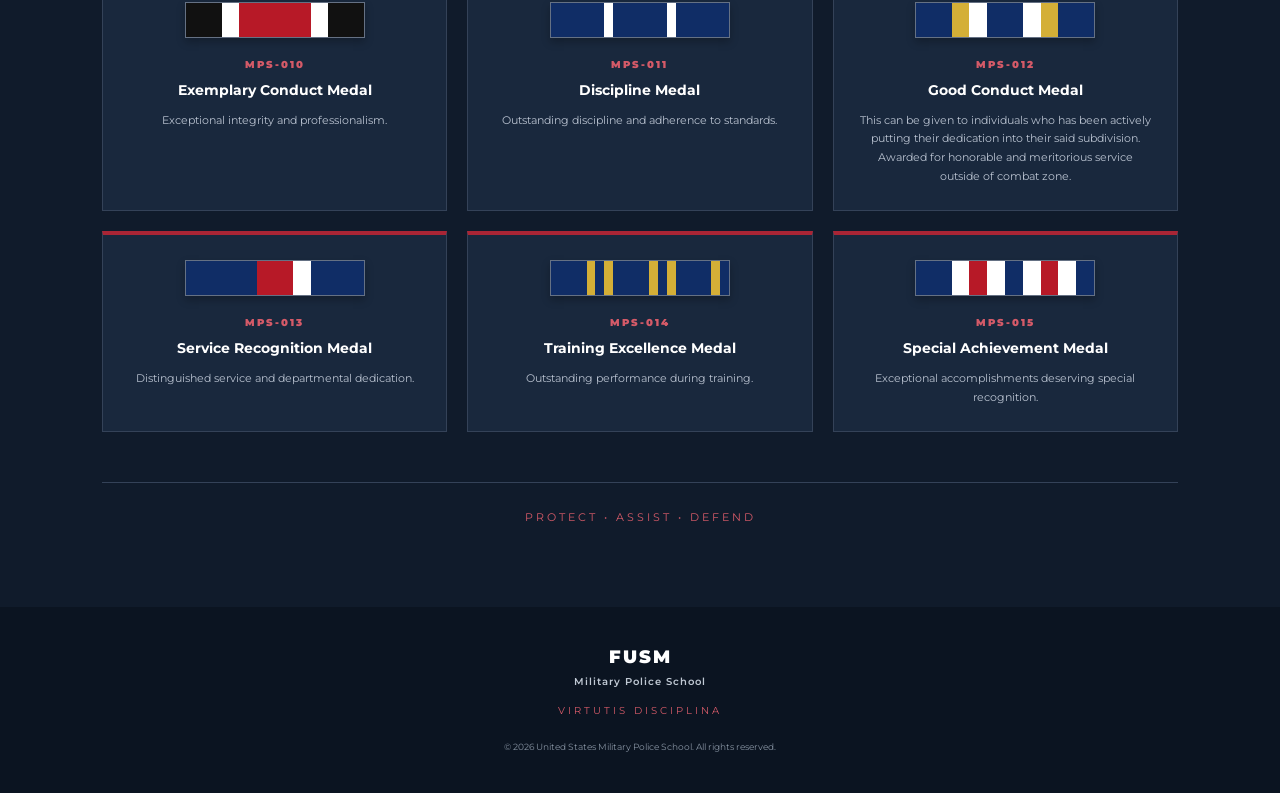
==== commit 8f092a77: "Update awards.html" ====
--- a/awards.html
+++ b/awards.html
@@ -4,7 +4,7 @@
 <head>
   <meta charset="UTF-8">
   <meta name="viewport" content="width=device-width, initial-scale=1.0">
-  <title>FUSM | MPS Medals & Awards</title>
+  <title>FUSM | Military Police School Medals & Awards</title>
   <link rel="stylesheet" href="style.css">
   <script src="script.js" defer></script>
 </head>
@@ -48,15 +48,15 @@
     <article class="award-card">
       <div class="ribbon ribbon-01"></div>
       <span class="award-number">MPS-001</span>
-      <h3>Distinguished Medal</h3>
-      <p>Exceptional performance and professionalism.</p>
+      <h3>Defense Meritorious Service Medal</h3>
+      <p>Performing exceptionally well to the point where HQ are not required to intervene or consistently keep telling you issues that you should be identifying and ensuring your overall division is strong and up to date [Awarded to E9B+, holding a leadership position of higher responsibility on a level higher than the Meritorious Service Medal.]</p>
     </article>
 
     <article class="award-card">
       <div class="ribbon ribbon-02"></div>
       <span class="award-number">MPS-002</span>
-      <h3>Academic Excellence Medal</h3>
-      <p>Outstanding examination and academic performance.</p>
+      <h3>Meritorious Service Medal</h3>
+      <p>Given to individuals who are after 1+ months of putting in the effort and dedication to learn and improve within the division, managing and working alongside individuals below them are working to exceptional activity and making sure the quality in the positions represent that of HICOM. Awarded non-combative meritorious service to the FUSM. [0-1+ , served for at least 1 month as HICOM for said division.</p>
     </article>
 
     <article class="award-card">
@@ -69,8 +69,8 @@
     <article class="award-card">
       <div class="ribbon ribbon-04"></div>
       <span class="award-number">MPS-004</span>
-      <h3>Leadership Medal</h3>
-      <p>Outstanding leadership and responsibility.</p>
+      <h3>Sliver Star Medal</h3>
+      <p>Same ways as Bronze except the CT KDR greater than 1.5, for F vs F or deployments required to show EXCEPTIONAL callouts & 4+ kills, during FM raids to kill FM at least 20 times regardless of KDR</p>
     </article>
 
     <article class="award-card">
@@ -90,22 +90,22 @@
     <article class="award-card">
       <div class="ribbon ribbon-07"></div>
       <span class="award-number">MPS-007</span>
-      <h3>Perfect Attendance Award</h3>
-      <p>Consistent attendance during assigned training.</p>
+      <h3>Bronze Star Medal</h3>
+      <p>This can be given from MPS HICOM CT's, Force v Force or Deployments. You are required to perform average in Kills to Deaths, meaning receive a KDR in CTs greater than 0.7 to achieve. Within Force vs Force/Deployments, you are required to give mediocre communication on enemy wereabouts or achieve 1 or 2 kills. Medal can be received from raids as well killing raiders at least 10 times regardless of kill to death ratio.</p>
     </article>
 
     <article class="award-card">
       <div class="ribbon ribbon-08"></div>
       <span class="award-number">MPS-008</span>
-      <h3>Honor Graduate Award</h3>
-      <p>Highest-performing graduate of a training class.</p>
+      <h3>Joint Service Commendation Medal</h3>
+      <p>Taken part in a minimum of 5 events with allies leading said event with no complications. Awarded to O-5 individuals for displaying a distinguished achievement or service when participating in an allied event.</p>
     </article>
 
     <article class="award-card">
       <div class="ribbon ribbon-09"></div>
       <span class="award-number">MPS-009</span>
-      <h3>Cadet of the Quarter Medal</h3>
-      <p>Outstanding cadet performance throughout a quarter.</p>
+      <h3>Joint Service Achievement Medal</h3>
+      <p>This is taken part in a minimum of 3 events with allies and assisting those leading to ensure the event runs smoothly, this can be an event in or out of MA Awarded to individuals of the paygrade of O6 (Colonel) or below for making incredible contributions for their division during a joint duty, both in a combative and non-combative setting.</p>
     </article>
 
     <article class="award-card">
@@ -125,8 +125,8 @@
     <article class="award-card">
       <div class="ribbon ribbon-12"></div>
       <span class="award-number">MPS-012</span>
-      <h3>Tactical Proficiency Medal</h3>
-      <p>Exceptional authorized tactical training performance.</p>
+      <h3>Good Conduct Medal</h3>
+      <p>This can be given to individuals who has been actively putting their dedication into their said subdivision. Awarded for honorable and meritorious service outside of combat zone.</p>
     </article>
 
     <article class="award-card">
